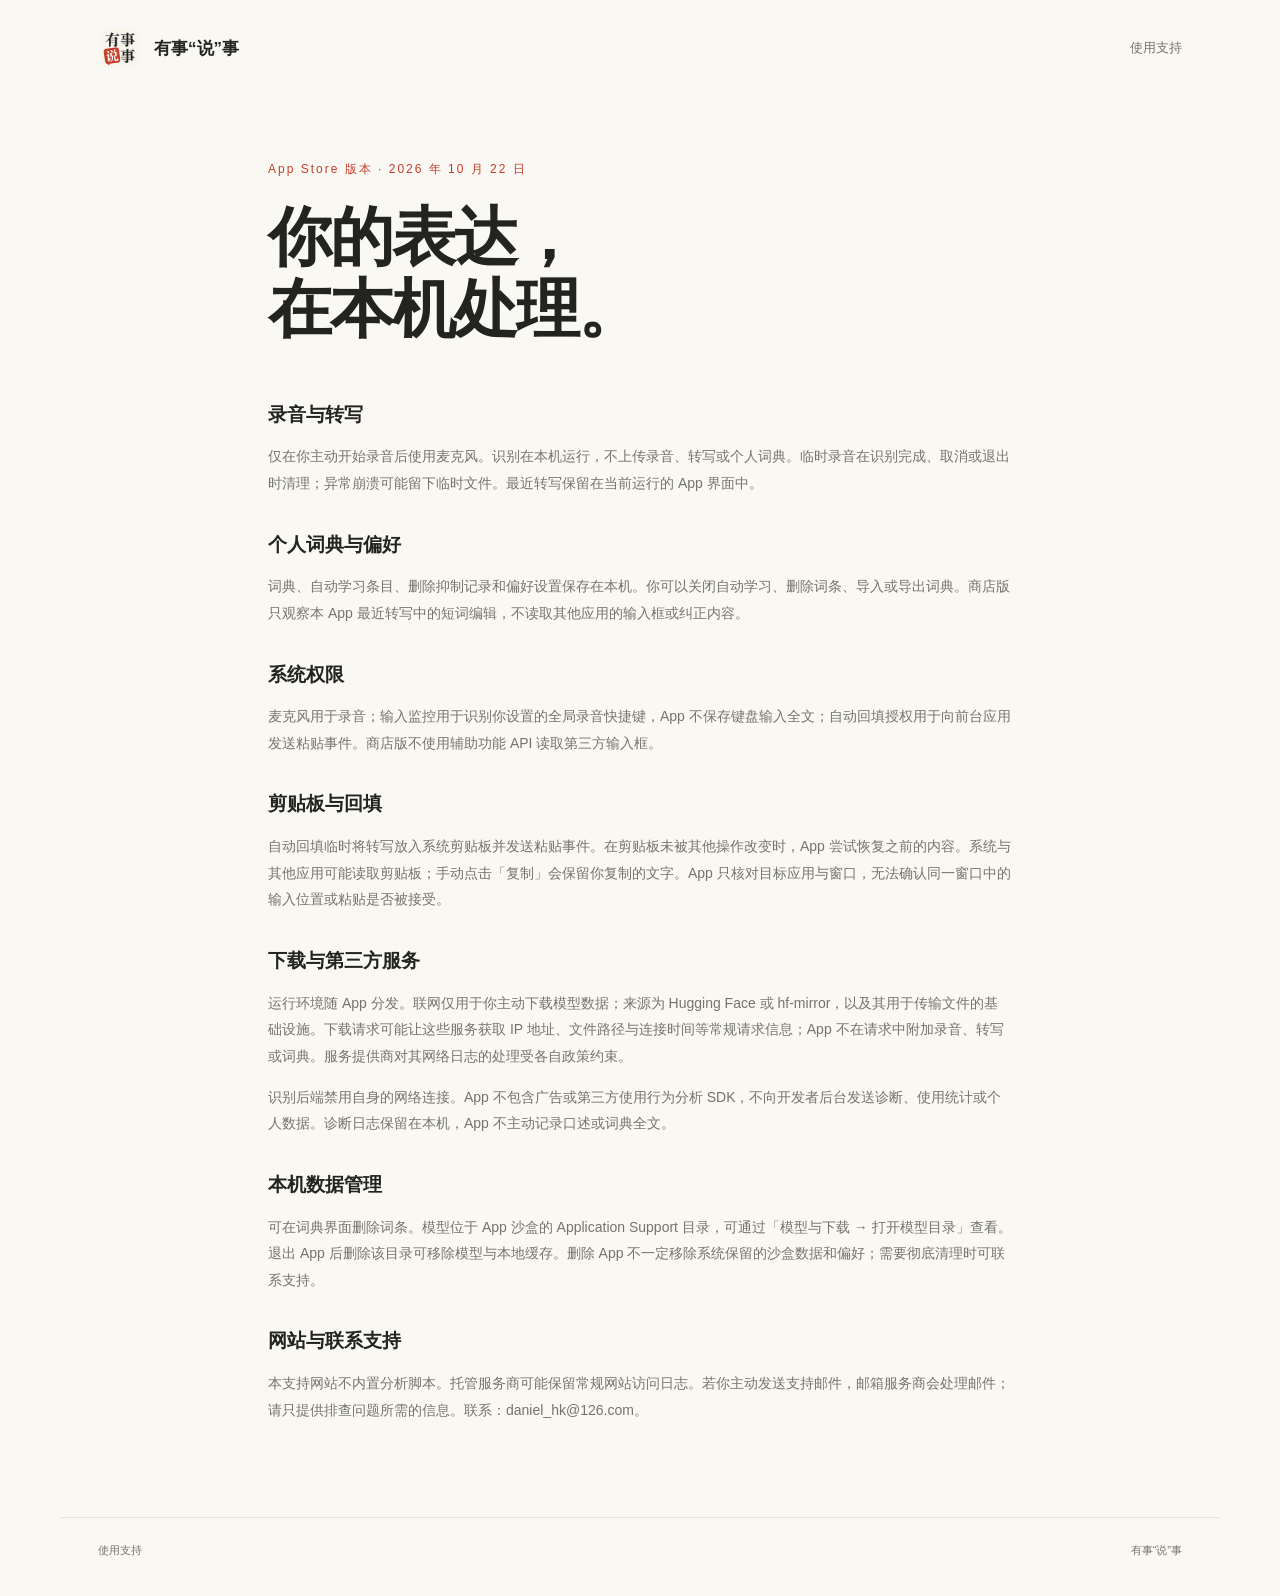
==== privacy.html @ 4fef999d "Publish support and privacy pages for the Mac app" ====
<!doctype html>
<html lang="zh-CN"><head><meta charset="utf-8"><meta name="viewport" content="width=device-width,initial-scale=1"><title>隐私政策 · 有事“说”事商店版</title><link rel="stylesheet" href="styles.css"></head>
<body><header><a class="brand" href="index.html"><img src="logo.png" alt="有事说事标志"><span>有事“说”事</span></a><nav><a href="index.html">使用支持</a></nav></header><main class="policy"><div class="eyebrow">App Store 版本 · 2026 年 10 月 22 日</div><h1>你的表达，<br>在本机处理。</h1>
<h2>录音与转写</h2><p>仅在你主动开始录音后使用麦克风。识别在本机运行，不上传录音、转写或个人词典。临时录音在识别完成、取消或退出时清理；异常崩溃可能留下临时文件。最近转写保留在当前运行的 App 界面中。</p>
<h2>个人词典与偏好</h2><p>词典、自动学习条目、删除抑制记录和偏好设置保存在本机。你可以关闭自动学习、删除词条、导入或导出词典。商店版只观察本 App 最近转写中的短词编辑，不读取其他应用的输入框或纠正内容。</p>
<h2>系统权限</h2><p>麦克风用于录音；输入监控用于识别你设置的全局录音快捷键，App 不保存键盘输入全文；自动回填授权用于向前台应用发送粘贴事件。商店版不使用辅助功能 API 读取第三方输入框。</p>
<h2>剪贴板与回填</h2><p>自动回填临时将转写放入系统剪贴板并发送粘贴事件。在剪贴板未被其他操作改变时，App 尝试恢复之前的内容。系统与其他应用可能读取剪贴板；手动点击「复制」会保留你复制的文字。App 只核对目标应用与窗口，无法确认同一窗口中的输入位置或粘贴是否被接受。</p>
<h2>下载与第三方服务</h2><p>运行环境随 App 分发。联网仅用于你主动下载模型数据；来源为 Hugging Face 或 hf-mirror，以及其用于传输文件的基础设施。下载请求可能让这些服务获取 IP 地址、文件路径与连接时间等常规请求信息；App 不在请求中附加录音、转写或词典。服务提供商对其网络日志的处理受各自政策约束。</p><p>识别后端禁用自身的网络连接。App 不包含广告或第三方使用行为分析 SDK，不向开发者后台发送诊断、使用统计或个人数据。诊断日志保留在本机，App 不主动记录口述或词典全文。</p>
<h2>本机数据管理</h2><p>可在词典界面删除词条。模型位于 App 沙盒的 Application Support 目录，可通过「模型与下载 → 打开模型目录」查看。退出 App 后删除该目录可移除模型与本地缓存。删除 App 不一定移除系统保留的沙盒数据和偏好；需要彻底清理时可联系支持。</p>
<h2>网站与联系支持</h2><p>本支持网站不内置分析脚本。托管服务商可能保留常规网站访问日志。若你主动发送支持邮件，邮箱服务商会处理邮件；请只提供排查问题所需的信息。联系：<a href="mailto:daniel_hk@126.com">daniel_hk@126.com</a>。</p></main><footer><a href="index.html">使用支持</a><span>有事“说”事</span></footer></body></html>
---- styles.css ----
@charset "UTF-8";
:root{--paper:#faf8f3;--ink:#232321;--muted:#74736e;--accent:#c63d29;--line:#e8e4dc;font-family:-apple-system,BlinkMacSystemFont,"PingFang SC",sans-serif;color:var(--ink);background:var(--paper)}*{box-sizing:border-box}body{margin:0}a{color:inherit;text-decoration:none}header,main,footer{max-width:1160px;margin:auto}header{padding:26px 38px;display:flex;align-items:center;justify-content:space-between}.brand{display:flex;align-items:center;gap:12px;font-size:17px;font-weight:650}.brand img{width:44px;height:44px;border-radius:11px}nav{display:flex;gap:28px;font-size:13px;color:var(--muted)}nav a:hover,footer a:hover{color:var(--accent)}main{padding:0 38px}.hero{padding:75px 0 92px;border-bottom:1px solid var(--line)}.eyebrow{font-size:12px;letter-spacing:2px;color:var(--accent)}h1{font-family:"Songti SC","STSong",serif;font-size:clamp(72px,8vw,112px);line-height:1.13;letter-spacing:-5px;margin:24px 0 28px;font-weight:800}h1 span{color:var(--accent)}.intro{font-size:19px;line-height:1.9;color:var(--muted);margin:0 0 30px}.download{display:flex;align-items:center;gap:16px;flex-wrap:wrap}.button{border:0;display:inline-flex;align-items:center;gap:15px;padding:15px 24px;border-radius:100px;background:var(--ink);color:white;font-size:15px;font-weight:550}.button:hover{background:var(--accent)}.preview{font-size:14px;padding:14px 22px;background:#ece8de;border-radius:100px;color:#716858}.fine{font-size:11px;color:var(--muted);margin:15px 0}.note{font-size:12px;color:var(--muted);line-height:1.8}.features{display:grid;grid-template-columns:repeat(3,1fr);gap:40px;padding:48px 0 70px}.number{font-size:11px;color:var(--accent);letter-spacing:2px}.features h2{font-size:19px;margin-top:20px}.features p,.start p,.faq p,.policy p{font-size:14px;color:var(--muted);line-height:1.9}.start{display:grid;grid-template-columns:1fr 1fr;gap:60px;padding:65px 0;border-top:1px solid var(--line);border-bottom:1px solid var(--line);scroll-margin-top:25px}.start h2{font-family:"Songti SC",serif;font-size:48px;line-height:1.35;margin:18px 0}.start ol{margin:0;list-style:none;padding:0;counter-reset:steps}.start li{position:relative;padding:0 0 20px 46px;counter-increment:steps}.start li:before{content:counter(steps,decimal-leading-zero);position:absolute;left:0;top:3px;color:var(--accent);font-size:12px}.start li strong{font-size:16px}.start li p{margin:8px 0}.faq{padding:55px 0 70px;max-width:770px}.faq>h2{font-size:25px;margin-bottom:28px}details{border-bottom:1px solid var(--line);padding:19px 0}summary{cursor:pointer;font-size:15px;font-weight:550}details p{margin:14px 0 3px}footer{padding:25px 38px 38px;border-top:1px solid var(--line);font-size:11px;color:var(--muted);display:flex;justify-content:space-between;gap:15px}.policy{max-width:820px;padding-top:65px;padding-bottom:80px}.policy h1{font-size:64px;letter-spacing:-2px;margin-bottom:55px}.policy h2{font-size:19px;margin-top:35px}.checksum{font-size:11px;color:var(--muted);word-break:break-all;max-width:680px;line-height:1.8}.download-note{font-size:12px;color:var(--muted)}@media(max-width:700px){header{padding:20px 22px}.brand{font-size:15px}.brand img{width:35px;height:35px}nav{gap:15px;font-size:12px}main{padding:0 24px}.hero{padding:55px 0 65px}h1{letter-spacing:-3px}.intro{font-size:16px}.features{grid-template-columns:1fr;gap:22px;padding:35px 0 48px}.features article{padding:10px 0}.features h2{margin:13px 0}.start{grid-template-columns:1fr;gap:28px;padding:44px 0}.start h2{font-size:38px}.faq{padding:40px 0 55px}footer{padding:25px 24px;flex-direction:column}.desktop{display:none}.policy{padding-top:40px}.policy h1{font-size:52px}.eyebrow{letter-spacing:1px}}
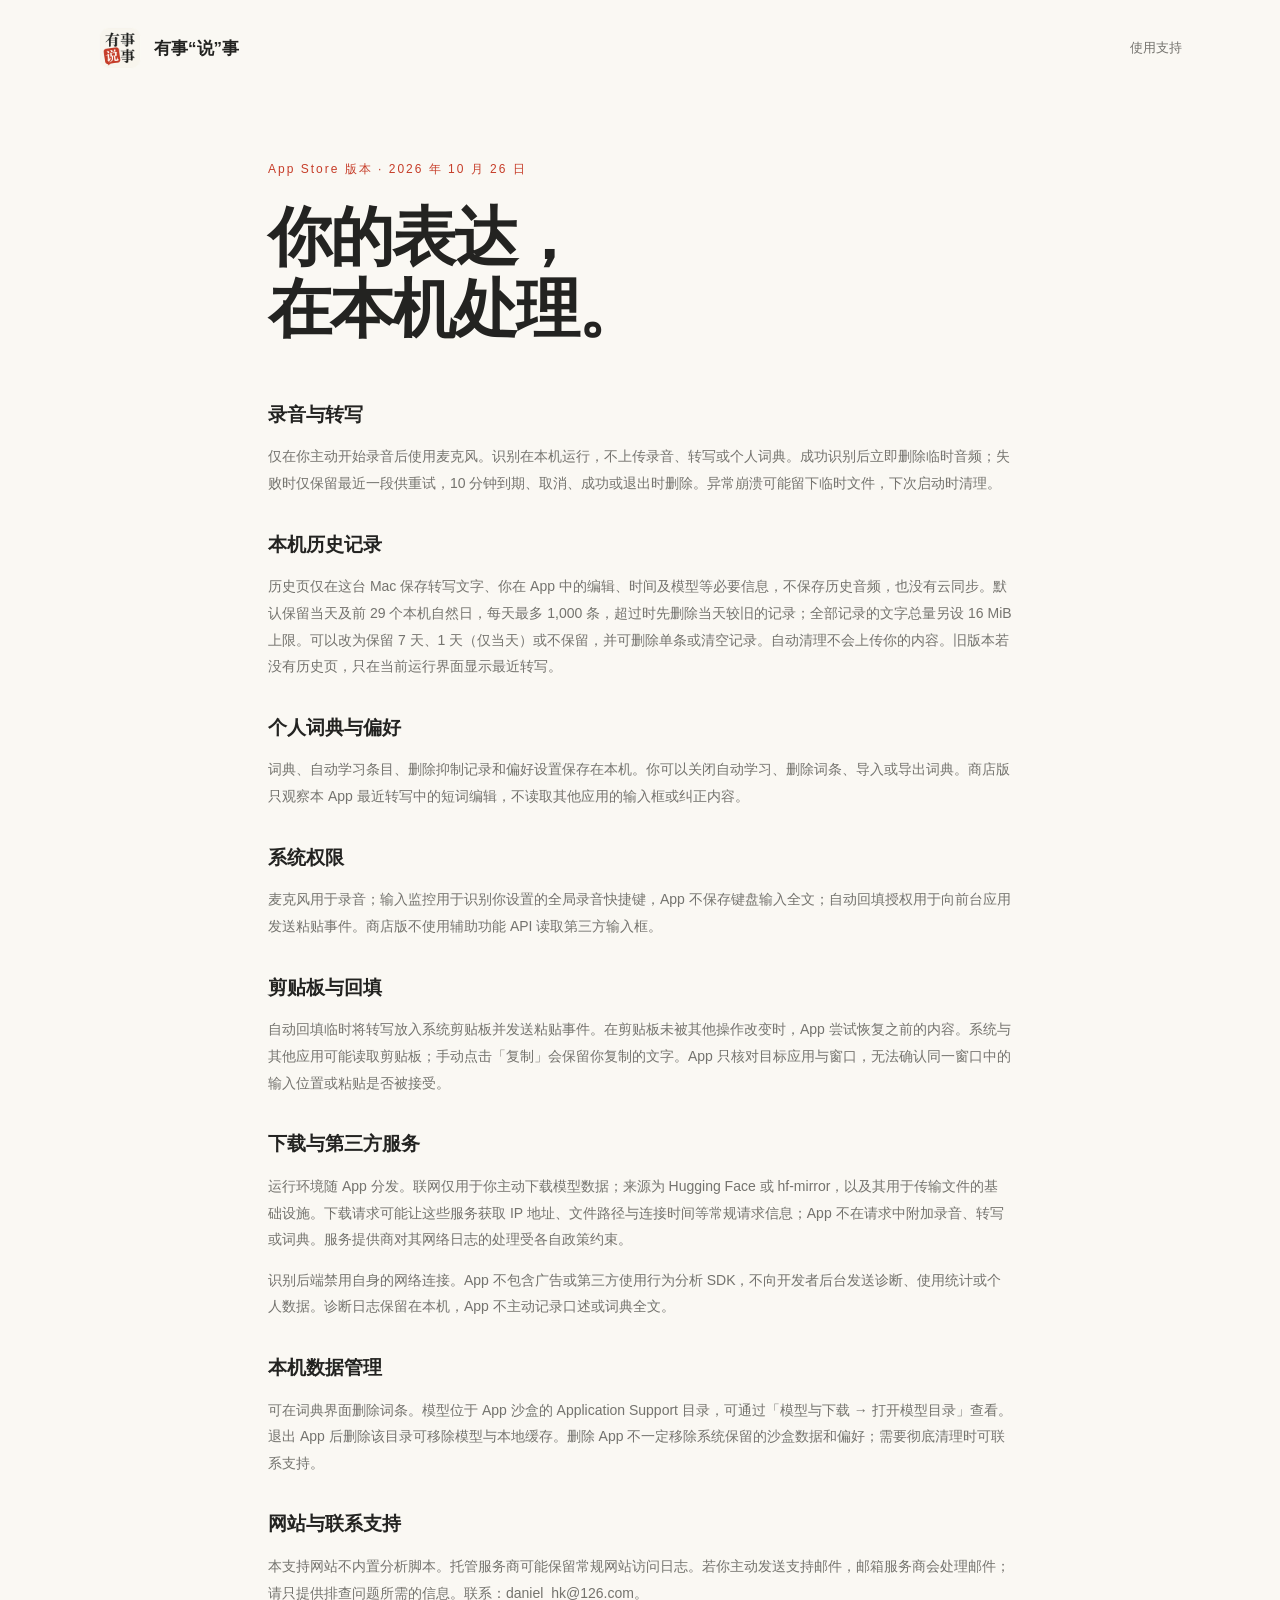
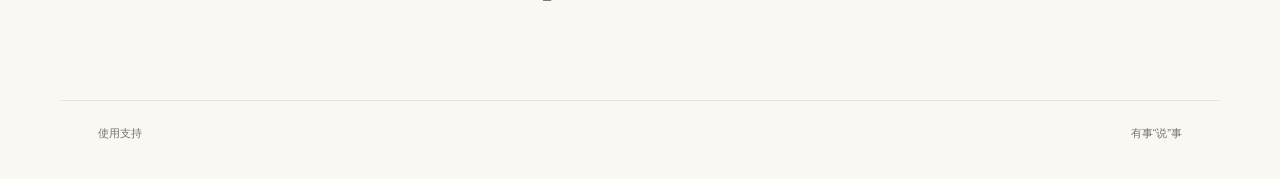
==== commit 0d520fab: "Document local history retention and recording cleanup" ====
--- a/privacy.html
+++ b/privacy.html
@@ -1,7 +1,8 @@
 <!doctype html>
 <html lang="zh-CN"><head><meta charset="utf-8"><meta name="viewport" content="width=device-width,initial-scale=1"><title>隐私政策 · 有事“说”事商店版</title><link rel="stylesheet" href="styles.css"></head>
-<body><header><a class="brand" href="index.html"><img src="logo.png" alt="有事说事标志"><span>有事“说”事</span></a><nav><a href="index.html">使用支持</a></nav></header><main class="policy"><div class="eyebrow">App Store 版本 · 2026 年 10 月 22 日</div><h1>你的表达，<br>在本机处理。</h1>
-<h2>录音与转写</h2><p>仅在你主动开始录音后使用麦克风。识别在本机运行，不上传录音、转写或个人词典。临时录音在识别完成、取消或退出时清理；异常崩溃可能留下临时文件。最近转写保留在当前运行的 App 界面中。</p>
+<body><header><a class="brand" href="index.html"><img src="logo.png" alt="有事说事标志"><span>有事“说”事</span></a><nav><a href="index.html">使用支持</a></nav></header><main class="policy"><div class="eyebrow">App Store 版本 · 2026 年 10 月 26 日</div><h1>你的表达，<br>在本机处理。</h1>
+<h2>录音与转写</h2><p>仅在你主动开始录音后使用麦克风。识别在本机运行，不上传录音、转写或个人词典。成功识别后立即删除临时音频；失败时仅保留最近一段供重试，10 分钟到期、取消、成功或退出时删除。异常崩溃可能留下临时文件，下次启动时清理。</p>
+<h2>本机历史记录</h2><p>历史页仅在这台 Mac 保存转写文字、你在 App 中的编辑、时间及模型等必要信息，不保存历史音频，也没有云同步。默认保留当天及前 29 个本机自然日，每天最多 1,000 条，超过时先删除当天较旧的记录；全部记录的文字总量另设 16 MiB 上限。可以改为保留 7 天、1 天（仅当天）或不保留，并可删除单条或清空记录。自动清理不会上传你的内容。旧版本若没有历史页，只在当前运行界面显示最近转写。</p>
 <h2>个人词典与偏好</h2><p>词典、自动学习条目、删除抑制记录和偏好设置保存在本机。你可以关闭自动学习、删除词条、导入或导出词典。商店版只观察本 App 最近转写中的短词编辑，不读取其他应用的输入框或纠正内容。</p>
 <h2>系统权限</h2><p>麦克风用于录音；输入监控用于识别你设置的全局录音快捷键，App 不保存键盘输入全文；自动回填授权用于向前台应用发送粘贴事件。商店版不使用辅助功能 API 读取第三方输入框。</p>
 <h2>剪贴板与回填</h2><p>自动回填临时将转写放入系统剪贴板并发送粘贴事件。在剪贴板未被其他操作改变时，App 尝试恢复之前的内容。系统与其他应用可能读取剪贴板；手动点击「复制」会保留你复制的文字。App 只核对目标应用与窗口，无法确认同一窗口中的输入位置或粘贴是否被接受。</p>
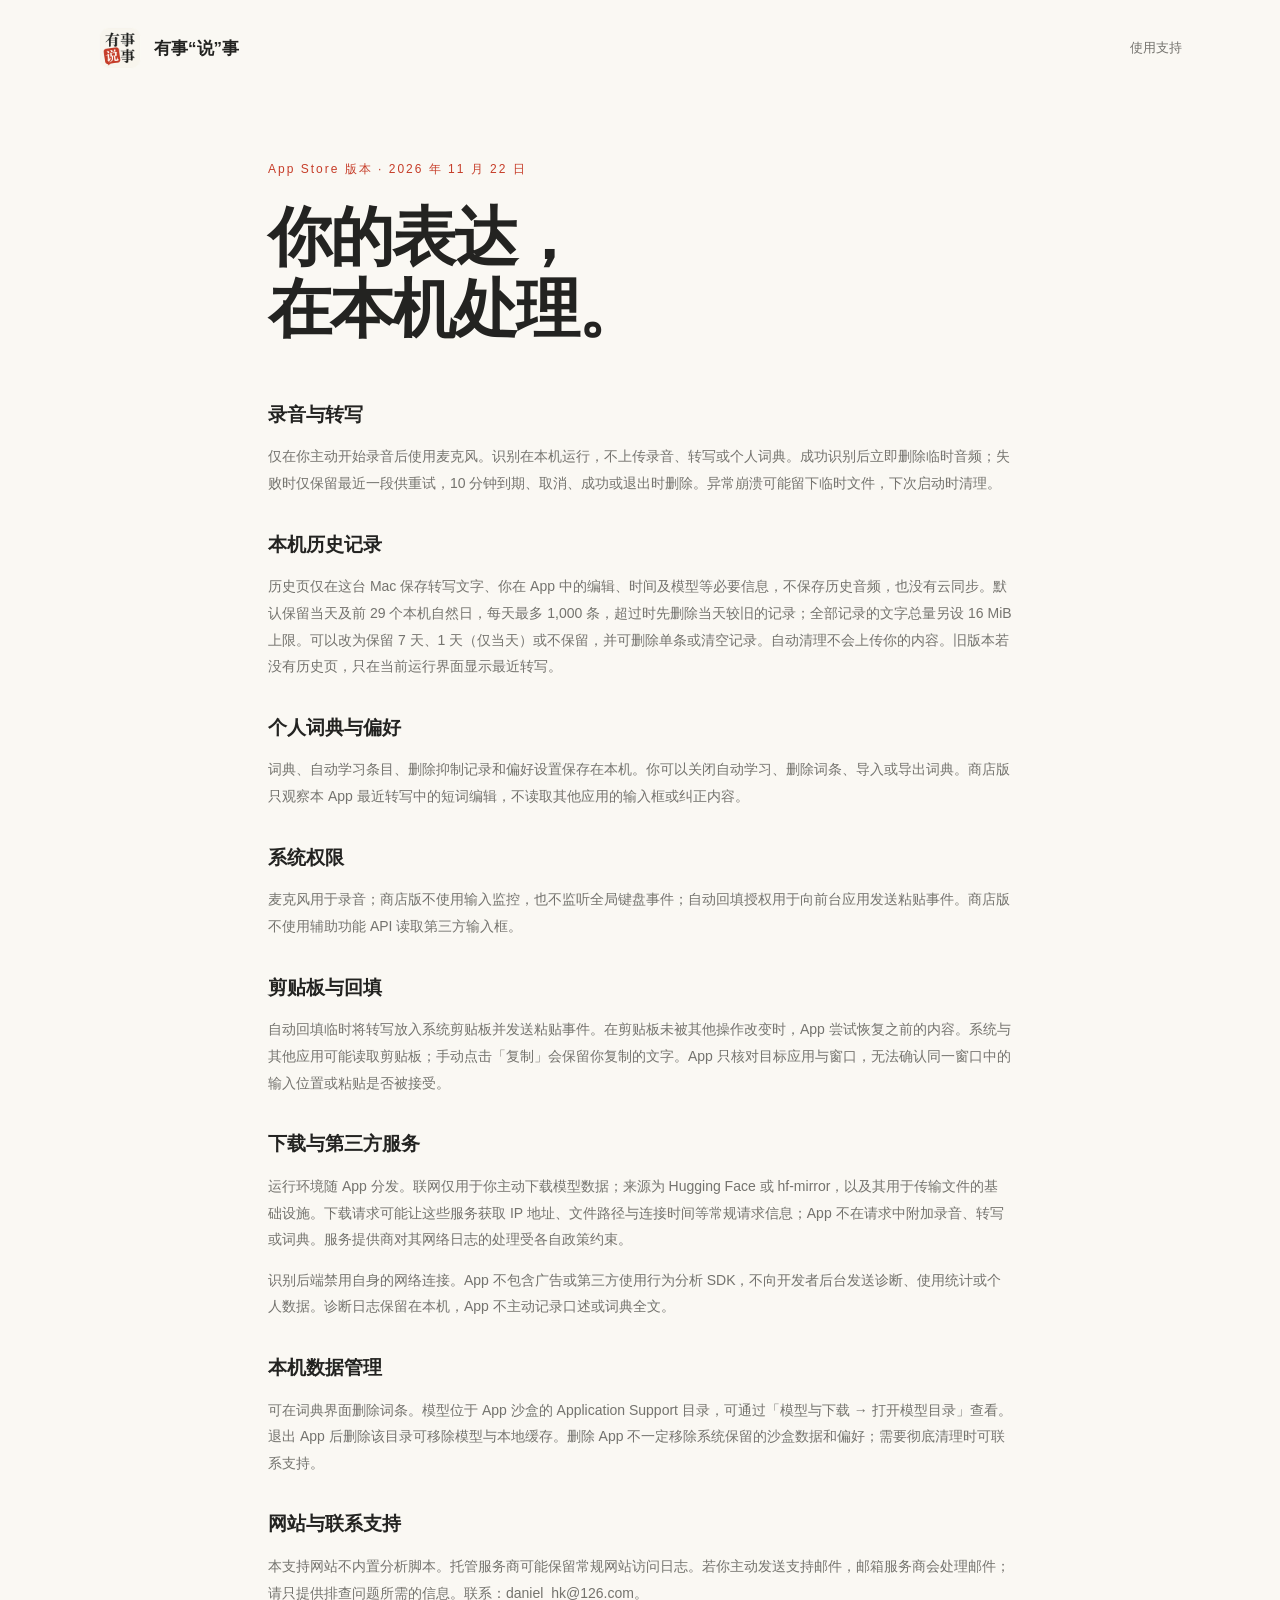
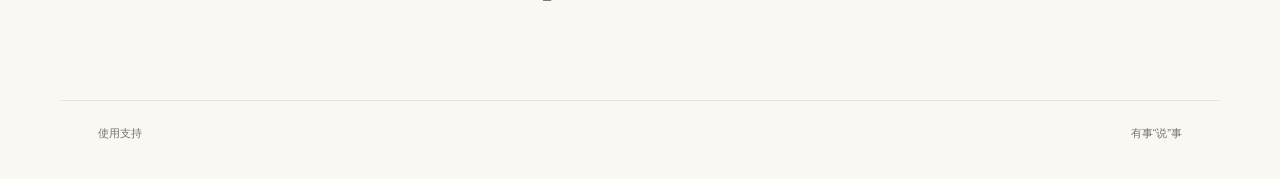
==== commit 2129cc77: "Update store recording controls and privacy for build 8" ====
--- a/privacy.html
+++ b/privacy.html
@@ -1,10 +1,10 @@
 <!doctype html>
 <html lang="zh-CN"><head><meta charset="utf-8"><meta name="viewport" content="width=device-width,initial-scale=1"><title>隐私政策 · 有事“说”事商店版</title><link rel="stylesheet" href="styles.css"></head>
-<body><header><a class="brand" href="index.html"><img src="logo.png" alt="有事说事标志"><span>有事“说”事</span></a><nav><a href="index.html">使用支持</a></nav></header><main class="policy"><div class="eyebrow">App Store 版本 · 2026 年 10 月 26 日</div><h1>你的表达，<br>在本机处理。</h1>
+<body><header><a class="brand" href="index.html"><img src="logo.png" alt="有事说事标志"><span>有事“说”事</span></a><nav><a href="index.html">使用支持</a></nav></header><main class="policy"><div class="eyebrow">App Store 版本 · 2026 年 11 月 22 日</div><h1>你的表达，<br>在本机处理。</h1>
 <h2>录音与转写</h2><p>仅在你主动开始录音后使用麦克风。识别在本机运行，不上传录音、转写或个人词典。成功识别后立即删除临时音频；失败时仅保留最近一段供重试，10 分钟到期、取消、成功或退出时删除。异常崩溃可能留下临时文件，下次启动时清理。</p>
 <h2>本机历史记录</h2><p>历史页仅在这台 Mac 保存转写文字、你在 App 中的编辑、时间及模型等必要信息，不保存历史音频，也没有云同步。默认保留当天及前 29 个本机自然日，每天最多 1,000 条，超过时先删除当天较旧的记录；全部记录的文字总量另设 16 MiB 上限。可以改为保留 7 天、1 天（仅当天）或不保留，并可删除单条或清空记录。自动清理不会上传你的内容。旧版本若没有历史页，只在当前运行界面显示最近转写。</p>
 <h2>个人词典与偏好</h2><p>词典、自动学习条目、删除抑制记录和偏好设置保存在本机。你可以关闭自动学习、删除词条、导入或导出词典。商店版只观察本 App 最近转写中的短词编辑，不读取其他应用的输入框或纠正内容。</p>
-<h2>系统权限</h2><p>麦克风用于录音；输入监控用于识别你设置的全局录音快捷键，App 不保存键盘输入全文；自动回填授权用于向前台应用发送粘贴事件。商店版不使用辅助功能 API 读取第三方输入框。</p>
+<h2>系统权限</h2><p>麦克风用于录音；商店版不使用输入监控，也不监听全局键盘事件；自动回填授权用于向前台应用发送粘贴事件。商店版不使用辅助功能 API 读取第三方输入框。</p>
 <h2>剪贴板与回填</h2><p>自动回填临时将转写放入系统剪贴板并发送粘贴事件。在剪贴板未被其他操作改变时，App 尝试恢复之前的内容。系统与其他应用可能读取剪贴板；手动点击「复制」会保留你复制的文字。App 只核对目标应用与窗口，无法确认同一窗口中的输入位置或粘贴是否被接受。</p>
 <h2>下载与第三方服务</h2><p>运行环境随 App 分发。联网仅用于你主动下载模型数据；来源为 Hugging Face 或 hf-mirror，以及其用于传输文件的基础设施。下载请求可能让这些服务获取 IP 地址、文件路径与连接时间等常规请求信息；App 不在请求中附加录音、转写或词典。服务提供商对其网络日志的处理受各自政策约束。</p><p>识别后端禁用自身的网络连接。App 不包含广告或第三方使用行为分析 SDK，不向开发者后台发送诊断、使用统计或个人数据。诊断日志保留在本机，App 不主动记录口述或词典全文。</p>
 <h2>本机数据管理</h2><p>可在词典界面删除词条。模型位于 App 沙盒的 Application Support 目录，可通过「模型与下载 → 打开模型目录」查看。退出 App 后删除该目录可移除模型与本地缓存。删除 App 不一定移除系统保留的沙盒数据和偏好；需要彻底清理时可联系支持。</p>
